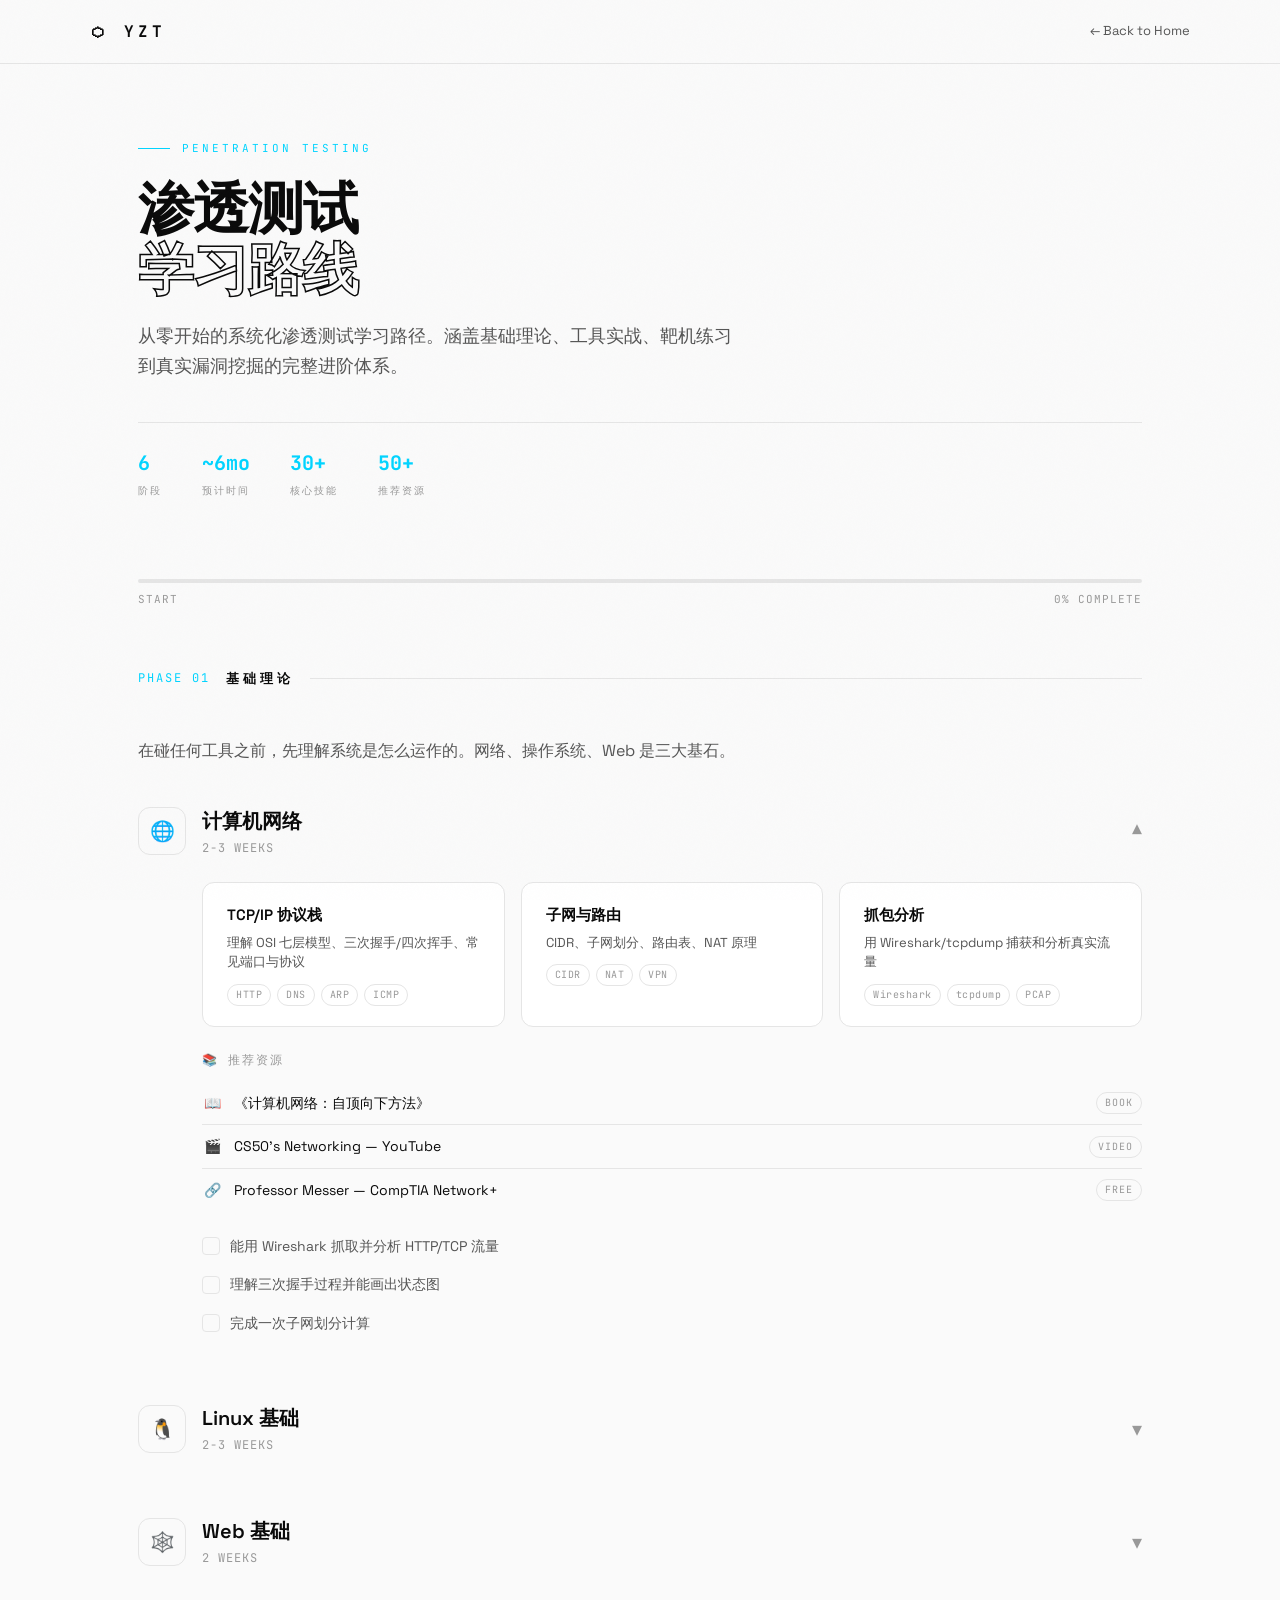
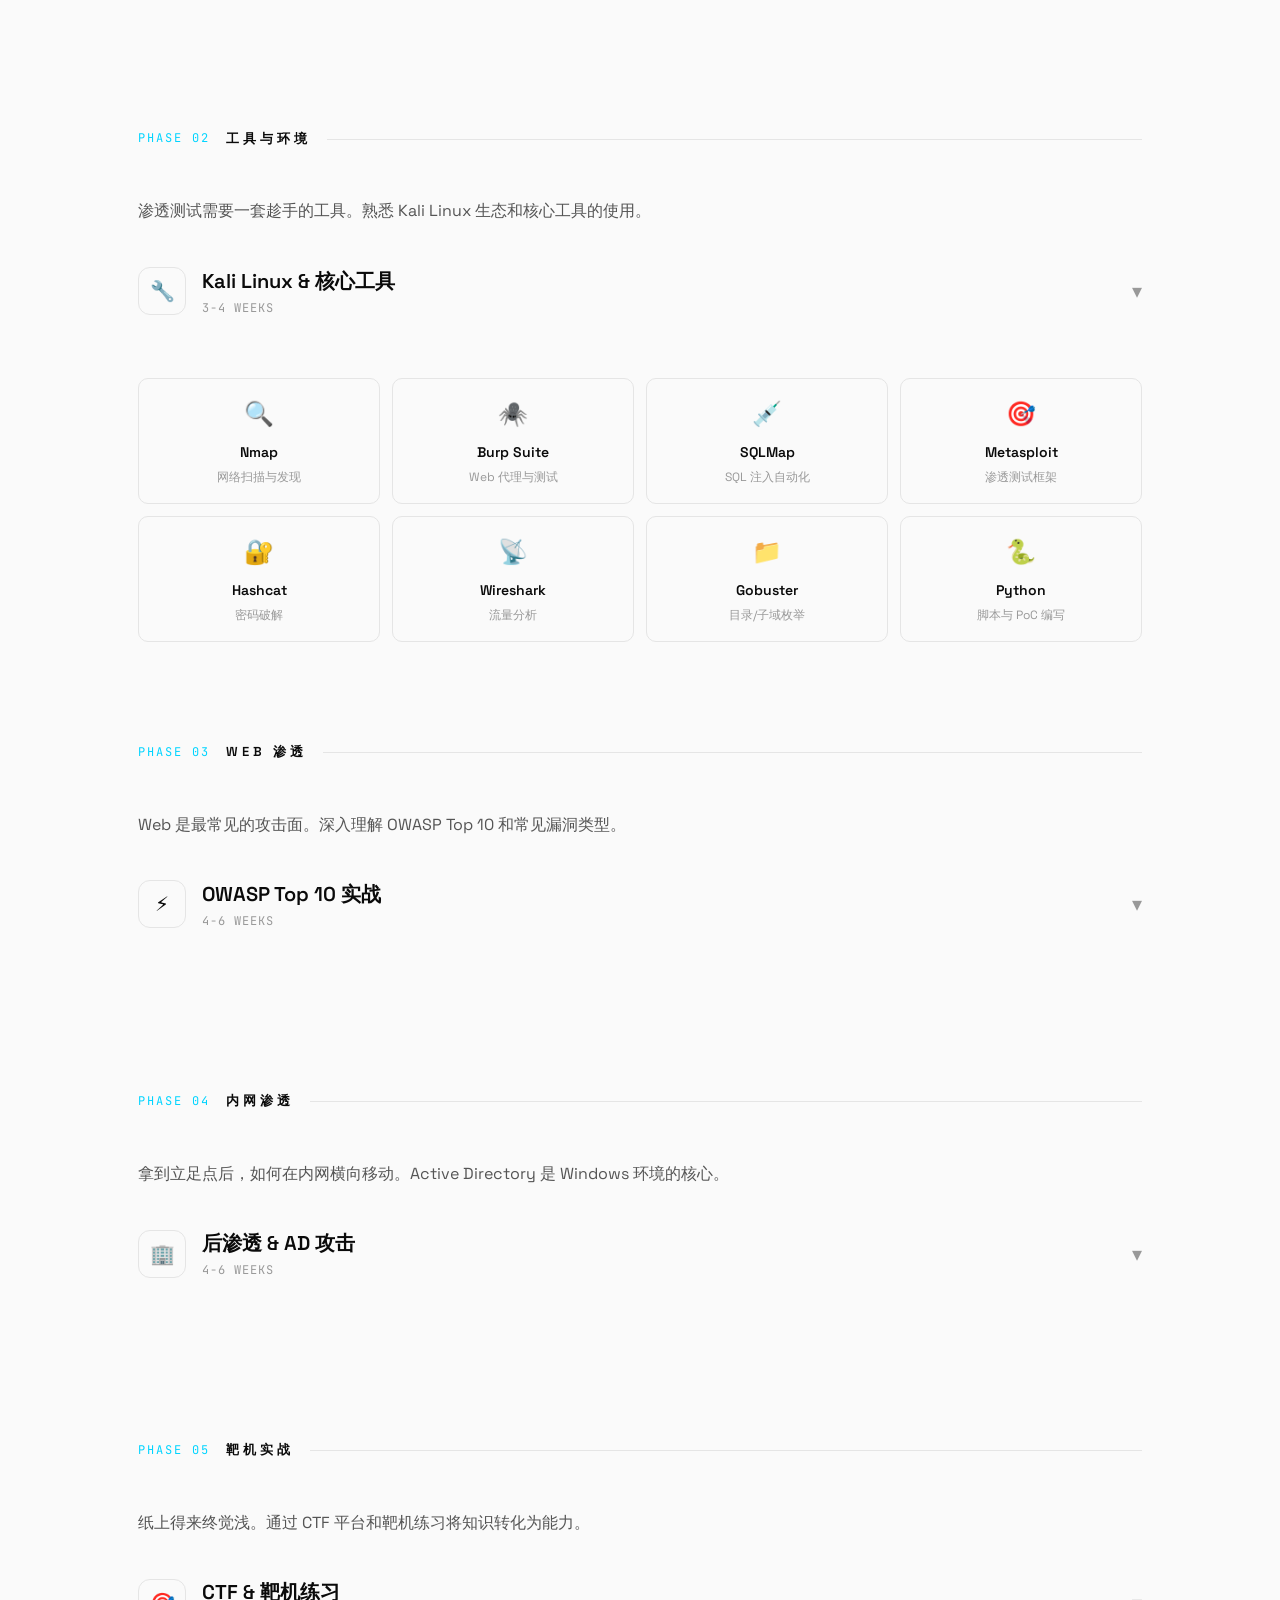
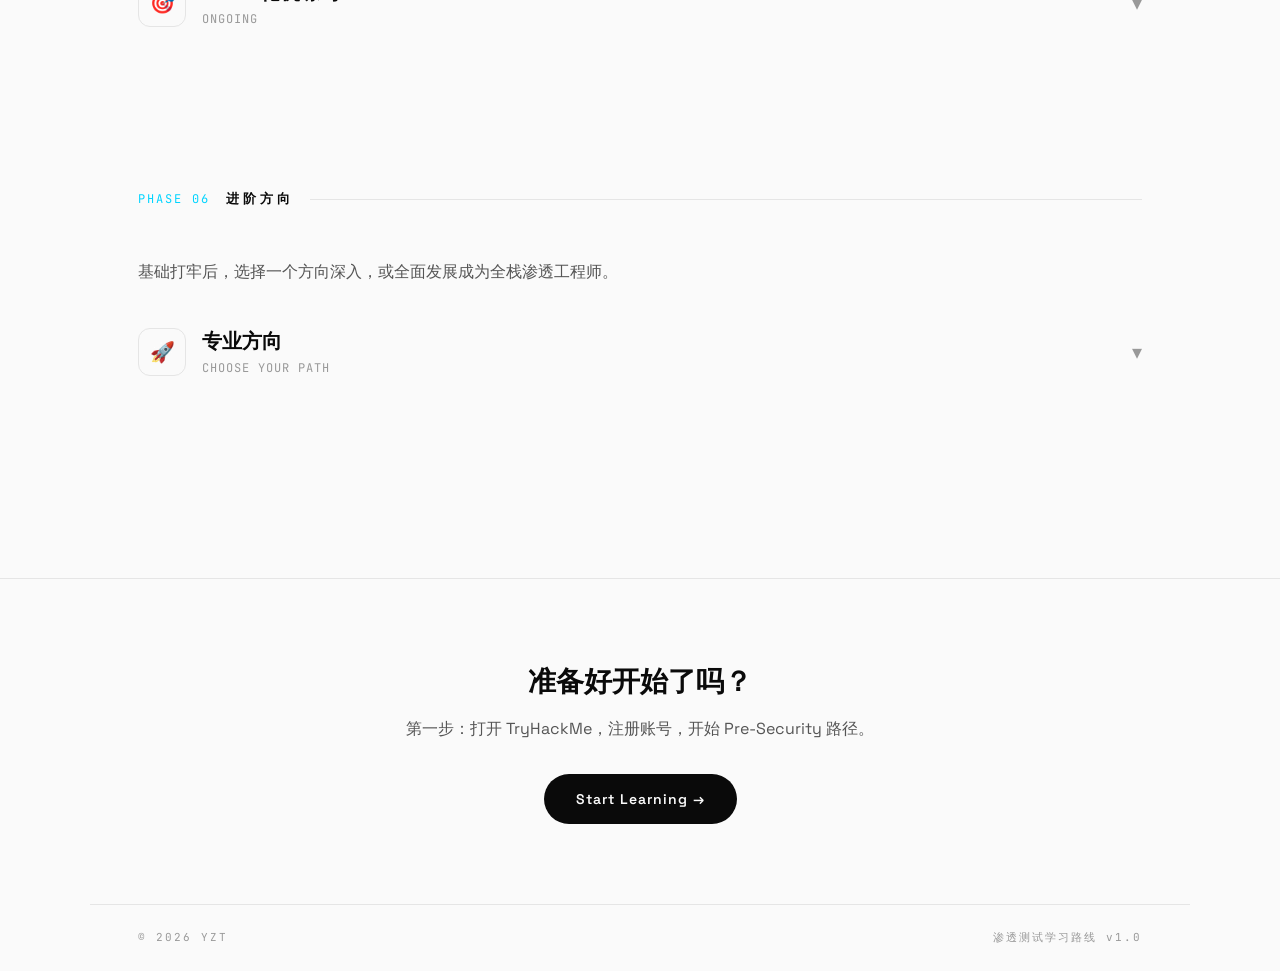
==== pentest-roadmap.html @ 1d7d1829 "v2: full interactive site + pentest roadmap Main site features: - Loading screen with glitch effect " ====
<!DOCTYPE html>
<html lang="zh-CN">
<head>
  <meta charset="UTF-8">
  <meta name="viewport" content="width=device-width, initial-scale=1.0">
  <title>渗透测试学习路线 | YZT</title>
  <link rel="icon" href="data:image/svg+xml,<svg xmlns='http://www.w3.org/2000/svg' viewBox='0 0 100 100'><text y='.9em' font-size='90'>⬡</text></svg>">
  <link href="https://fonts.googleapis.com/css2?family=Space+Grotesk:wght@300;400;500;600;700&family=JetBrains+Mono:ital,wght@0,300;0,400;0,500;1,300&display=swap" rel="stylesheet">
  <style>
    :root {
      --bg: #fafafa; --bg-alt: #f2f2f2; --bg-dark: #0a0a14;
      --text: #0a0a0a; --text-2: #555; --text-3: #999;
      --accent: #00d4ff; --accent2: #7b61ff; --accent3: #ff6b6b;
      --green: #00ff88; --border: #e5e5e5; --card: #fff;
      --mono: 'JetBrains Mono', monospace;
      --sans: 'Space Grotesk', system-ui, sans-serif;
      --ease: cubic-bezier(0.16, 1, 0.3, 1);
    }
    * { margin: 0; padding: 0; box-sizing: border-box; }
    html { scroll-behavior: smooth; }
    body {
      font-family: var(--sans); background: var(--bg); color: var(--text);
      -webkit-font-smoothing: antialiased; line-height: 1.6;
    }
    ::selection { background: var(--accent); color: #000; }

    /* Noise */
    body::after {
      content: ''; position: fixed; inset: 0; z-index: 99999; pointer-events: none;
      opacity: 0.02;
      background-image: url("data:image/svg+xml,%3Csvg viewBox='0 0 256 256' xmlns='http://www.w3.org/2000/svg'%3E%3Cfilter id='n'%3E%3CfeTurbulence type='fractalNoise' baseFrequency='0.85' numOctaves='4' stitchTiles='stitch'/%3E%3C/filter%3E%3Crect width='100%25' height='100%25' filter='url(%23n)'/%3E%3C/svg%3E");
      background-size: 128px;
    }

    /* Nav */
    .nav {
      position: fixed; top: 0; left: 0; right: 0; z-index: 10000;
      padding: 0 48px; height: 64px; display: flex; align-items: center;
      backdrop-filter: blur(20px); background: rgba(250,250,250,0.8);
      border-bottom: 1px solid var(--border);
    }
    .nav-inner { max-width: 1100px; margin: 0 auto; width: 100%; display: flex; align-items: center; justify-content: space-between; }
    .nav-logo { font-family: var(--mono); font-size: 16px; font-weight: 700; letter-spacing: 4px; color: var(--text); text-decoration: none; }
    .nav-back { font-size: 13px; color: var(--text-2); text-decoration: none; display: flex; align-items: center; gap: 6px; transition: color 0.2s; }
    .nav-back:hover { color: var(--accent); }

    /* Hero */
    .hero {
      padding: 140px 48px 80px; max-width: 1100px; margin: 0 auto;
    }
    .hero-label { display: flex; align-items: center; gap: 12px; margin-bottom: 20px; }
    .hero-label-line { width: 32px; height: 1px; background: var(--accent); }
    .hero-label-text { font-family: var(--mono); font-size: 11px; letter-spacing: 3px; color: var(--accent); text-transform: uppercase; }
    .hero h1 { font-size: clamp(36px, 5vw, 56px); font-weight: 700; letter-spacing: -1px; line-height: 1.1; margin-bottom: 20px; }
    .hero h1 .accent { color: transparent; -webkit-text-stroke: 1.5px var(--text); }
    .hero p { font-size: 18px; color: var(--text-2); max-width: 600px; line-height: 1.7; }
    .hero-stats { display: flex; gap: 40px; margin-top: 40px; padding-top: 24px; border-top: 1px solid var(--border); }
    .hero-stat { display: flex; flex-direction: column; gap: 4px; }
    .hero-stat-val { font-family: var(--mono); font-size: 20px; font-weight: 700; color: var(--accent); }
    .hero-stat-label { font-family: var(--mono); font-size: 10px; letter-spacing: 2px; color: var(--text-3); text-transform: uppercase; }

    /* Progress tracker */
    .progress-bar { max-width: 1100px; margin: 0 auto 60px; padding: 0 48px; }
    .progress-track { height: 4px; background: var(--border); border-radius: 4px; overflow: hidden; position: relative; }
    .progress-fill { height: 100%; width: 0%; background: linear-gradient(90deg, var(--accent), var(--accent2)); border-radius: 4px; transition: width 1.5s var(--ease); }
    .progress-label { display: flex; justify-content: space-between; margin-top: 8px; }
    .progress-label span { font-family: var(--mono); font-size: 11px; color: var(--text-3); letter-spacing: 1px; }

    /* Sections */
    .section { max-width: 1100px; margin: 0 auto; padding: 0 48px 100px; }
    .section-header { display: flex; align-items: center; gap: 16px; margin-bottom: 48px; }
    .section-num { font-family: var(--mono); font-size: 12px; color: var(--accent); letter-spacing: 2px; }
    .section-title { font-size: 13px; font-weight: 600; letter-spacing: 4px; text-transform: uppercase; }
    .section-line { flex: 1; height: 1px; background: var(--border); }
    .section-desc { font-size: 16px; color: var(--text-2); margin-bottom: 40px; max-width: 700px; line-height: 1.7; }

    /* Phase cards */
    .phase { margin-bottom: 60px; }
    .phase-header { display: flex; align-items: center; gap: 16px; margin-bottom: 24px; cursor: pointer; }
    .phase-icon { width: 48px; height: 48px; border-radius: 12px; display: flex; align-items: center; justify-content: center; font-size: 20px; border: 1px solid var(--border); transition: all 0.3s; }
    .phase-header:hover .phase-icon { border-color: var(--accent); background: rgba(0,212,255,0.05); }
    .phase-info { flex: 1; }
    .phase-name { font-size: 20px; font-weight: 600; margin-bottom: 2px; }
    .phase-time { font-family: var(--mono); font-size: 12px; color: var(--text-3); letter-spacing: 1px; }
    .phase-toggle { font-size: 20px; color: var(--text-3); transition: transform 0.3s; }
    .phase.open .phase-toggle { transform: rotate(180deg); }
    .phase-body { padding-left: 64px; display: none; }
    .phase.open .phase-body { display: block; }

    /* Topic cards */
    .topics { display: grid; grid-template-columns: repeat(auto-fill, minmax(280px, 1fr)); gap: 16px; margin-bottom: 24px; }
    .topic { padding: 20px 24px; border: 1px solid var(--border); border-radius: 12px; background: var(--card); transition: all 0.3s var(--ease); position: relative; overflow: hidden; }
    .topic::before { content: ''; position: absolute; top: 0; left: 0; width: 3px; height: 100%; background: var(--accent); transform: scaleY(0); transition: transform 0.3s; transform-origin: top; }
    .topic:hover { border-color: var(--accent); transform: translateY(-2px); box-shadow: 0 8px 24px rgba(0,212,255,0.06); }
    .topic:hover::before { transform: scaleY(1); }
    .topic-name { font-size: 15px; font-weight: 600; margin-bottom: 6px; }
    .topic-desc { font-size: 13px; color: var(--text-2); line-height: 1.5; margin-bottom: 12px; }
    .topic-tags { display: flex; flex-wrap: wrap; gap: 6px; }
    .topic-tag { font-family: var(--mono); font-size: 10px; letter-spacing: 0.5px; padding: 2px 8px; border: 1px solid var(--border); border-radius: 100px; color: var(--text-3); }
    .topic:hover .topic-tag { border-color: var(--accent); color: var(--accent); }

    /* Resource list */
    .resources { margin-top: 20px; }
    .resources-title { font-family: var(--mono); font-size: 12px; letter-spacing: 2px; color: var(--text-3); margin-bottom: 12px; text-transform: uppercase; }
    .resource { display: flex; align-items: center; gap: 12px; padding: 10px 0; border-bottom: 1px solid var(--border); transition: all 0.2s; }
    .resource:last-child { border-bottom: none; }
    .resource:hover { padding-left: 8px; }
    .resource-icon { font-size: 14px; color: var(--accent); width: 20px; text-align: center; }
    .resource-name { font-size: 14px; flex: 1; }
    .resource-type { font-family: var(--mono); font-size: 10px; letter-spacing: 1px; padding: 2px 8px; border: 1px solid var(--border); border-radius: 100px; color: var(--text-3); }

    /* Checklist */
    .checklist { margin-top: 16px; }
    .check-item { display: flex; align-items: center; gap: 10px; padding: 8px 0; cursor: pointer; user-select: none; }
    .check-box { width: 18px; height: 18px; border: 1.5px solid var(--border); border-radius: 4px; display: flex; align-items: center; justify-content: center; font-size: 11px; transition: all 0.2s; color: transparent; }
    .check-item.done .check-box { border-color: var(--green); background: rgba(0,255,136,0.1); color: var(--green); }
    .check-item.done .check-text { text-decoration: line-through; color: var(--text-3); }
    .check-text { font-size: 14px; color: var(--text-2); transition: all 0.2s; }

    /* Tools grid */
    .tools-grid { display: grid; grid-template-columns: repeat(auto-fill, minmax(200px, 1fr)); gap: 12px; }
    .tool-card { padding: 16px; border: 1px solid var(--border); border-radius: 10px; text-align: center; transition: all 0.3s; }
    .tool-card:hover { border-color: var(--accent); transform: translateY(-2px); }
    .tool-icon { font-size: 24px; margin-bottom: 8px; }
    .tool-name { font-size: 14px; font-weight: 600; margin-bottom: 4px; }
    .tool-desc { font-size: 12px; color: var(--text-3); }

    /* CTA */
    .cta { text-align: center; padding: 80px 48px; border-top: 1px solid var(--border); margin-top: 40px; }
    .cta h2 { font-size: 28px; font-weight: 600; margin-bottom: 12px; }
    .cta p { font-size: 16px; color: var(--text-2); margin-bottom: 32px; }
    .cta-btn { display: inline-flex; align-items: center; gap: 8px; padding: 14px 32px; background: var(--text); color: var(--bg); font-family: var(--sans); font-size: 14px; font-weight: 600; letter-spacing: 1px; border: none; border-radius: 100px; cursor: pointer; text-decoration: none; transition: all 0.3s; }
    .cta-btn:hover { transform: translateY(-2px); box-shadow: 0 12px 32px rgba(0,0,0,0.15); }

    /* Footer */
    .footer { padding: 24px 48px; border-top: 1px solid var(--border); display: flex; justify-content: space-between; max-width: 1100px; margin: 0 auto; }
    .footer span { font-family: var(--mono); font-size: 11px; letter-spacing: 2px; color: var(--text-3); }

    /* Reveal */
    .reveal { opacity: 0; transform: translateY(30px); transition: all 0.7s var(--ease); }
    .reveal.visible { opacity: 1; transform: translateY(0); }

    @media (max-width: 768px) {
      .nav { padding: 0 20px; }
      .hero { padding: 120px 20px 60px; }
      .hero-stats { flex-wrap: wrap; gap: 20px; }
      .section { padding: 0 20px 60px; }
      .phase-body { padding-left: 0; }
      .progress-bar { padding: 0 20px; }
      .topics { grid-template-columns: 1fr; }
      .tools-grid { grid-template-columns: repeat(2, 1fr); }
      .cta { padding: 60px 20px; }
      .footer { padding: 20px; flex-direction: column; gap: 8px; }
    }
  </style>
</head>
<body>

  <!-- Nav -->
  <nav class="nav">
    <div class="nav-inner">
      <a href="index.html" class="nav-logo">⬡ YZT</a>
      <a href="index.html" class="nav-back">← Back to Home</a>
    </div>
  </nav>

  <!-- Hero -->
  <div class="hero">
    <div class="hero-label">
      <span class="hero-label-line"></span>
      <span class="hero-label-text">Penetration Testing</span>
    </div>
    <h1>渗透测试<br><span class="accent">学习路线</span></h1>
    <p>从零开始的系统化渗透测试学习路径。涵盖基础理论、工具实战、靶机练习到真实漏洞挖掘的完整进阶体系。</p>
    <div class="hero-stats">
      <div class="hero-stat">
        <span class="hero-stat-val">6</span>
        <span class="hero-stat-label">阶段</span>
      </div>
      <div class="hero-stat">
        <span class="hero-stat-val">~6mo</span>
        <span class="hero-stat-label">预计时间</span>
      </div>
      <div class="hero-stat">
        <span class="hero-stat-val">30+</span>
        <span class="hero-stat-label">核心技能</span>
      </div>
      <div class="hero-stat">
        <span class="hero-stat-val">50+</span>
        <span class="hero-stat-label">推荐资源</span>
      </div>
    </div>
  </div>

  <!-- Progress -->
  <div class="progress-bar">
    <div class="progress-track">
      <div class="progress-fill" id="progressFill"></div>
    </div>
    <div class="progress-label">
      <span>START</span>
      <span id="progressPct">0% COMPLETE</span>
    </div>
  </div>

  <!-- Phase 1: 基础 -->
  <div class="section">
    <div class="section-header">
      <span class="section-num">PHASE 01</span>
      <span class="section-title">基础理论</span>
      <span class="section-line"></span>
    </div>
    <p class="section-desc">在碰任何工具之前，先理解系统是怎么运作的。网络、操作系统、Web 是三大基石。</p>

    <div class="phase open" data-phase="1">
      <div class="phase-header" onclick="togglePhase(this)">
        <div class="phase-icon">🌐</div>
        <div class="phase-info">
          <div class="phase-name">计算机网络</div>
          <div class="phase-time">2-3 WEEKS</div>
        </div>
        <div class="phase-toggle">▾</div>
      </div>
      <div class="phase-body">
        <div class="topics">
          <div class="topic">
            <div class="topic-name">TCP/IP 协议栈</div>
            <div class="topic-desc">理解 OSI 七层模型、三次握手/四次挥手、常见端口与协议</div>
            <div class="topic-tags"><span class="topic-tag">HTTP</span><span class="topic-tag">DNS</span><span class="topic-tag">ARP</span><span class="topic-tag">ICMP</span></div>
          </div>
          <div class="topic">
            <div class="topic-name">子网与路由</div>
            <div class="topic-desc">CIDR、子网划分、路由表、NAT 原理</div>
            <div class="topic-tags"><span class="topic-tag">CIDR</span><span class="topic-tag">NAT</span><span class="topic-tag">VPN</span></div>
          </div>
          <div class="topic">
            <div class="topic-name">抓包分析</div>
            <div class="topic-desc">用 Wireshark/tcpdump 捕获和分析真实流量</div>
            <div class="topic-tags"><span class="topic-tag">Wireshark</span><span class="topic-tag">tcpdump</span><span class="topic-tag">PCAP</span></div>
          </div>
        </div>
        <div class="resources">
          <div class="resources-title">📚 推荐资源</div>
          <div class="resource"><span class="resource-icon">📖</span><span class="resource-name">《计算机网络：自顶向下方法》</span><span class="resource-type">BOOK</span></div>
          <div class="resource"><span class="resource-icon">🎬</span><span class="resource-name">CS50's Networking — YouTube</span><span class="resource-type">VIDEO</span></div>
          <div class="resource"><span class="resource-icon">🔗</span><span class="resource-name">Professor Messer — CompTIA Network+</span><span class="resource-type">FREE</span></div>
        </div>
        <div class="checklist">
          <div class="check-item" onclick="toggleCheck(this)"><div class="check-box">✓</div><div class="check-text">能用 Wireshark 抓取并分析 HTTP/TCP 流量</div></div>
          <div class="check-item" onclick="toggleCheck(this)"><div class="check-box">✓</div><div class="check-text">理解三次握手过程并能画出状态图</div></div>
          <div class="check-item" onclick="toggleCheck(this)"><div class="check-box">✓</div><div class="check-text">完成一次子网划分计算</div></div>
        </div>
      </div>
    </div>

    <div class="phase" data-phase="1">
      <div class="phase-header" onclick="togglePhase(this)">
        <div class="phase-icon">🐧</div>
        <div class="phase-info">
          <div class="phase-name">Linux 基础</div>
          <div class="phase-time">2-3 WEEKS</div>
        </div>
        <div class="phase-toggle">▾</div>
      </div>
      <div class="phase-body">
        <div class="topics">
          <div class="topic">
            <div class="topic-name">命令行精通</div>
            <div class="topic-desc">文件操作、权限管理、进程管理、管道与重定向</div>
            <div class="topic-tags"><span class="topic-tag">bash</span><span class="topic-tag">grep</span><span class="topic-tag">awk</span><span class="topic-tag">sed</span></div>
          </div>
          <div class="topic">
            <div class="topic-name">系统管理</div>
            <div class="topic-desc">用户管理、服务管理、日志分析、定时任务</div>
            <div class="topic-tags"><span class="topic-tag">systemd</span><span class="topic-tag">cron</span><span class="topic-tag">journalctl</span></div>
          </div>
          <div class="topic">
            <div class="topic-name">Shell 脚本</div>
            <div class="topic-desc">编写自动化脚本、条件判断、循环、正则表达式</div>
            <div class="topic-tags"><span class="topic-tag">bash</span><span class="topic-tag">regex</span><span class="topic-tag">awk</span></div>
          </div>
        </div>
        <div class="resources">
          <div class="resources-title">📚 推荐资源</div>
          <div class="resource"><span class="resource-icon">📖</span><span class="resource-name">《鸟哥的 Linux 私房菜》</span><span class="resource-type">BOOK</span></div>
          <div class="resource"><span class="resource-icon">🎮</span><span class="resource-name">OverTheWire: Bandit (wargame)</span><span class="resource-type">FREE</span></div>
          <div class="resource"><span class="resource-icon">🔗</span><span class="resource-name">Linux Journey — linuxjourney.com</span><span class="resource-type">FREE</span></div>
        </div>
        <div class="checklist">
          <div class="check-item" onclick="toggleCheck(this)"><div class="check-box">✓</div><div class="check-text">完成 OverTheWire Bandit 前 20 关</div></div>
          <div class="check-item" onclick="toggleCheck(this)"><div class="check-box">✓</div><div class="check-text">能写一个自动化备份 Shell 脚本</div></div>
          <div class="check-item" onclick="toggleCheck(this)"><div class="check-box">✓</div><div class="check-text">理解 Linux 文件权限 (rwx / SUID / SGID)</div></div>
        </div>
      </div>
    </div>

    <div class="phase" data-phase="1">
      <div class="phase-header" onclick="togglePhase(this)">
        <div class="phase-icon">🕸️</div>
        <div class="phase-info">
          <div class="phase-name">Web 基础</div>
          <div class="phase-time">2 WEEKS</div>
        </div>
        <div class="phase-toggle">▾</div>
      </div>
      <div class="phase-body">
        <div class="topics">
          <div class="topic">
            <div class="topic-name">HTTP 协议深入</div>
            <div class="topic-desc">请求方法、状态码、Header、Cookie/Session、HTTPS/TLS</div>
            <div class="topic-tags"><span class="topic-tag">HTTP</span><span class="topic-tag">Cookie</span><span class="topic-tag">TLS</span></div>
          </div>
          <div class="topic">
            <div class="topic-name">前端三件套</div>
            <div class="topic-desc">HTML / CSS / JavaScript 基础，理解 DOM 和浏览器工作原理</div>
            <div class="topic-tags"><span class="topic-tag">HTML</span><span class="topic-tag">JS</span><span class="topic-tag">DOM</span></div>
          </div>
          <div class="topic">
            <div class="topic-name">后端基础</div>
            <div class="topic-desc">了解常见后端框架、数据库（SQL）、API 设计</div>
            <div class="topic-tags"><span class="topic-tag">SQL</span><span class="topic-tag">REST</span><span class="topic-tag">PHP</span></div>
          </div>
        </div>
        <div class="resources">
          <div class="resources-title">📚 推荐资源</div>
          <div class="resource"><span class="resource-icon">🔗</span><span class="resource-name">PortSwigger Web Security Academy</span><span class="resource-type">FREE</span></div>
          <div class="resource"><span class="resource-icon">📖</span><span class="resource-name">《Web 前端安全》</span><span class="resource-type">BOOK</span></div>
        </div>
        <div class="checklist">
          <div class="check-item" onclick="toggleCheck(this)"><div class="check-box">✓</div><div class="check-text">用 curl 发送带自定义 Header 的请求</div></div>
          <div class="check-item" onclick="toggleCheck(this)"><div class="check-box">✓</div><div class="check-text">理解 Cookie 和 Session 的区别</div></div>
          <div class="check-item" onclick="toggleCheck(this)"><div class="check-box">✓</div><div class="check-text">能写基本的 SQL 查询</div></div>
        </div>
      </div>
    </div>
  </div>

  <!-- Phase 2: 工具 -->
  <div class="section">
    <div class="section-header">
      <span class="section-num">PHASE 02</span>
      <span class="section-title">工具与环境</span>
      <span class="section-line"></span>
    </div>
    <p class="section-desc">渗透测试需要一套趁手的工具。熟悉 Kali Linux 生态和核心工具的使用。</p>

    <div class="phase" data-phase="2">
      <div class="phase-header" onclick="togglePhase(this)">
        <div class="phase-icon">🔧</div>
        <div class="phase-info">
          <div class="phase-name">Kali Linux & 核心工具</div>
          <div class="phase-time">3-4 WEEKS</div>
        </div>
        <div class="phase-toggle">▾</div>
      </div>
      <div class="phase-body">
        <div class="topics">
          <div class="topic">
            <div class="topic-name">信息收集</div>
            <div class="topic-desc">Nmap 扫描、子域名枚举、指纹识别、OSINT</div>
            <div class="topic-tags"><span class="topic-tag">Nmap</span><span class="topic-tag">whois</span><span class="topic-tag">dig</span><span class="topic-tag">Shodan</span></div>
          </div>
          <div class="topic">
            <div class="topic-name">漏洞扫描</div>
            <div class="topic-desc">Nikto、Gobuster 目录爆破、WPScan、SQLMap</div>
            <div class="topic-tags"><span class="topic-tag">Nikto</span><span class="topic-tag">Gobuster</span><span class="topic-tag">SQLMap</span></div>
          </div>
          <div class="topic">
            <div class="topic-name">代理与抓包</div>
            <div class="topic-desc">Burp Suite 配置与使用、HTTP 代理拦截</div>
            <div class="topic-tags"><span class="topic-tag">Burp Suite</span><span class="topic-tag">mitmproxy</span></div>
          </div>
          <div class="topic">
            <div class="topic-name">Metasploit 框架</div>
            <div class="topic-desc">模块结构、payload 生成、exploit 执行、后渗透</div>
            <div class="topic-tags"><span class="topic-tag">msfconsole</span><span class="topic-tag">msfvenom</span><span class="topic-tag">Meterpreter</span></div>
          </div>
        </div>
        <div class="resources">
          <div class="resources-title">📚 推荐资源</div>
          <div class="resource"><span class="resource-icon">📖</span><span class="resource-name">《Metasploit 渗透测试指南》</span><span class="resource-type">BOOK</span></div>
          <div class="resource"><span class="resource-icon">🔗</span><span class="resource-name">Kali Linux 官方文档</span><span class="resource-type">DOC</span></div>
          <div class="resource"><span class="resource-icon">🎮</span><span class="resource-name">TryHackMe — Kali 模块</span><span class="resource-type">LAB</span></div>
        </div>
      </div>
    </div>

    <!-- Tools showcase -->
    <div class="tools-grid" style="margin-top: 24px;">
      <div class="tool-card"><div class="tool-icon">🔍</div><div class="tool-name">Nmap</div><div class="tool-desc">网络扫描与发现</div></div>
      <div class="tool-card"><div class="tool-icon">🕷️</div><div class="tool-name">Burp Suite</div><div class="tool-desc">Web 代理与测试</div></div>
      <div class="tool-card"><div class="tool-icon">💉</div><div class="tool-name">SQLMap</div><div class="tool-desc">SQL 注入自动化</div></div>
      <div class="tool-card"><div class="tool-icon">🎯</div><div class="tool-name">Metasploit</div><div class="tool-desc">渗透测试框架</div></div>
      <div class="tool-card"><div class="tool-icon">🔐</div><div class="tool-name">Hashcat</div><div class="tool-desc">密码破解</div></div>
      <div class="tool-card"><div class="tool-icon">📡</div><div class="tool-name">Wireshark</div><div class="tool-desc">流量分析</div></div>
      <div class="tool-card"><div class="tool-icon">📁</div><div class="tool-name">Gobuster</div><div class="tool-desc">目录/子域枚举</div></div>
      <div class="tool-card"><div class="tool-icon">🐍</div><div class="tool-name">Python</div><div class="tool-desc">脚本与 PoC 编写</div></div>
    </div>
  </div>

  <!-- Phase 3: Web 渗透 -->
  <div class="section">
    <div class="section-header">
      <span class="section-num">PHASE 03</span>
      <span class="section-title">Web 渗透</span>
      <span class="section-line"></span>
    </div>
    <p class="section-desc">Web 是最常见的攻击面。深入理解 OWASP Top 10 和常见漏洞类型。</p>

    <div class="phase" data-phase="3">
      <div class="phase-header" onclick="togglePhase(this)">
        <div class="phase-icon">⚡</div>
        <div class="phase-info">
          <div class="phase-name">OWASP Top 10 实战</div>
          <div class="phase-time">4-6 WEEKS</div>
        </div>
        <div class="phase-toggle">▾</div>
      </div>
      <div class="phase-body">
        <div class="topics">
          <div class="topic">
            <div class="topic-name">SQL 注入</div>
            <div class="topic-desc">联合查询、盲注、时间盲注、二次注入、WAF 绕过</div>
            <div class="topic-tags"><span class="topic-tag">SQLi</span><span class="topic-tag">Blind</span><span class="topic-tag">WAF Bypass</span></div>
          </div>
          <div class="topic">
            <div class="topic-name">XSS 跨站脚本</div>
            <div class="topic-desc">反射型、存储型、DOM 型 XSS、CSP 绕过</div>
            <div class="topic-tags"><span class="topic-tag">Reflected</span><span class="topic-tag">Stored</span><span class="topic-tag">DOM</span></div>
          </div>
          <div class="topic">
            <div class="topic-name">CSRF & SSRF</div>
            <div class="topic-desc">跨站请求伪造、服务端请求伪造、内网探测</div>
            <div class="topic-tags"><span class="topic-tag">CSRF</span><span class="topic-tag">SSRF</span><span class="topic-tag">内网</span></div>
          </div>
          <div class="topic">
            <div class="topic-name">文件上传 & RCE</div>
            <div class="topic-desc">文件上传绕过、命令注入、远程代码执行</div>
            <div class="topic-tags"><span class="topic-tag">Upload</span><span class="topic-tag">RCE</span><span class="topic-tag">LFI</span></div>
          </div>
          <div class="topic">
            <div class="topic-name">认证与授权</div>
            <div class="topic-desc">JWT 攻击、Session 劫持、权限提升、IDOR</div>
            <div class="topic-tags"><span class="topic-tag">JWT</span><span class="topic-tag">IDOR</span><span class="topic-tag">Auth Bypass</span></div>
          </div>
          <div class="topic">
            <div class="topic-name">序列化 & XXE</div>
            <div class="topic-desc">反序列化漏洞、XML 外部实体注入</div>
            <div class="topic-tags"><span class="topic-tag">Deserialization</span><span class="topic-tag">XXE</span></div>
          </div>
        </div>
        <div class="resources">
          <div class="resources-title">📚 推荐资源</div>
          <div class="resource"><span class="resource-icon">🎮</span><span class="resource-name">PortSwigger Web Security Academy (每个 Lab)</span><span class="resource-type">FREE</span></div>
          <div class="resource"><span class="resource-icon">🎮</span><span class="resource-name">DVWA (Damn Vulnerable Web App)</span><span class="resource-type">LAB</span></div>
          <div class="resource"><span class="resource-icon">🎮</span><span class="resource-name">OWASP Juice Shop</span><span class="resource-type">LAB</span></div>
          <div class="resource"><span class="resource-icon">📖</span><span class="resource-name">《白帽子讲 Web 安全》</span><span class="resource-type">BOOK</span></div>
        </div>
        <div class="checklist">
          <div class="check-item" onclick="toggleCheck(this)"><div class="check-box">✓</div><div class="check-text">完成 DVWA 所有难度的 SQL 注入</div></div>
          <div class="check-item" onclick="toggleCheck(this)"><div class="check-box">✓</div><div class="check-text">用 Burp Suite 拦截并修改请求</div></div>
          <div class="check-item" onclick="toggleCheck(this)"><div class="check-box">✓</div><div class="check-text">完成 OWASP Juice Shop 10+ 挑战</div></div>
          <div class="check-item" onclick="toggleCheck(this)"><div class="check-box">✓</div><div class="check-text">写一个 XSS Payload 绕过简单过滤</div></div>
        </div>
      </div>
    </div>
  </div>

  <!-- Phase 4: 内网 -->
  <div class="section">
    <div class="section-header">
      <span class="section-num">PHASE 04</span>
      <span class="section-title">内网渗透</span>
      <span class="section-line"></span>
    </div>
    <p class="section-desc">拿到立足点后，如何在内网横向移动。Active Directory 是 Windows 环境的核心。</p>

    <div class="phase" data-phase="4">
      <div class="phase-header" onclick="togglePhase(this)">
        <div class="phase-icon">🏢</div>
        <div class="phase-info">
          <div class="phase-name">后渗透 & AD 攻击</div>
          <div class="phase-time">4-6 WEEKS</div>
        </div>
        <div class="phase-toggle">▾</div>
      </div>
      <div class="phase-body">
        <div class="topics">
          <div class="topic">
            <div class="topic-name">权限提升</div>
            <div class="topic-desc">Linux SUID/sudo 提权、Windows Token/服务提权</div>
            <div class="topic-tags"><span class="topic-tag">SUID</span><span class="topic-tag">sudo</span><span class="topic-tag">Potato</span></div>
          </div>
          <div class="topic">
            <div class="topic-name">横向移动</div>
            <div class="topic-desc">Pass-the-Hash、Kerberoasting、PsExec、WMI</div>
            <div class="topic-tags"><span class="topic-tag">PtH</span><span class="topic-tag">Kerberos</span><span class="topic-tag">PsExec</span></div>
          </div>
          <div class="topic">
            <div class="topic-name">Active Directory</div>
            <div class="topic-desc">域渗透、DCSync、Golden Ticket、BloodHound 分析</div>
            <div class="topic-tags"><span class="topic-tag">AD</span><span class="topic-tag">BloodHound</span><span class="topic-tag">Mimikatz</span></div>
          </div>
          <div class="topic">
            <div class="topic-name">隧道与代理</div>
            <div class="topic-desc">SSH 隧道、FRP、Chisel、端口转发</div>
            <div class="topic-tags"><span class="topic-tag">SSH</span><span class="topic-tag">FRP</span><span class="topic-tag">Chisel</span></div>
          </div>
        </div>
        <div class="resources">
          <div class="resources-title">📚 推荐资源</div>
          <div class="resource"><span class="resource-icon">🎮</span><span class="resource-name">HackTheBox — Active Directory Track</span><span class="resource-type">LAB</span></div>
          <div class="resource"><span class="resource-icon">📖</span><span class="resource-name">《内网安全攻防》</span><span class="resource-type">BOOK</span></div>
          <div class="resource"><span class="resource-icon">🔗</span><span class="resource-name">ired.team — Red Team Notes</span><span class="resource-type">FREE</span></div>
        </div>
      </div>
    </div>
  </div>

  <!-- Phase 5: 实战 -->
  <div class="section">
    <div class="section-header">
      <span class="section-num">PHASE 05</span>
      <span class="section-title">靶机实战</span>
      <span class="section-line"></span>
    </div>
    <p class="section-desc">纸上得来终觉浅。通过 CTF 平台和靶机练习将知识转化为能力。</p>

    <div class="phase" data-phase="5">
      <div class="phase-header" onclick="togglePhase(this)">
        <div class="phase-icon">🎯</div>
        <div class="phase-info">
          <div class="phase-name">CTF & 靶机练习</div>
          <div class="phase-time">ONGOING</div>
        </div>
        <div class="phase-toggle">▾</div>
      </div>
      <div class="phase-body">
        <div class="topics">
          <div class="topic">
            <div class="topic-name">TryHackMe</div>
            <div class="topic-desc">最适合新手的平台，引导式学习路径，完成 Pre-Security → Jr Penetration Tester</div>
            <div class="topic-tags"><span class="topic-tag">Beginner</span><span class="topic-tag">Guided</span><span class="topic-tag">Free</span></div>
          </div>
          <div class="topic">
            <div class="topic-name">HackTheBox</div>
            <div class="topic-desc">经典靶机平台，从 Easy 难度开始，配合 Writeup 学习</div>
            <div class="topic-tags"><span class="topic-tag">Intermediate</span><span class="topic-tag">Machines</span><span class="topic-tag">Challenges</span></div>
          </div>
          <div class="topic">
            <div class="topic-name">VulnHub</div>
            <div class="topic-desc">离线靶机下载，适合在本地 VMware 中练习</div>
            <div class="topic-tags"><span class="topic-tag">Offline</span><span class="topic-tag">VM</span><span class="topic-tag">Free</span></div>
          </div>
          <div class="topic">
            <div class="topic-name">PicoCTF / CTFtime</div>
            <div class="topic-desc">CTF 竞赛入门，各类题型 (Web/Pwn/Crypto/Misc)</div>
            <div class="topic-tags"><span class="topic-tag">CTF</span><span class="topic-tag">Competition</span><span class="topic-tag">Free</span></div>
          </div>
        </div>
        <div class="resources">
          <div class="resources-title">🎯 推荐练习顺序</div>
          <div class="resource"><span class="resource-icon">①</span><span class="resource-name">TryHackMe — Simple CTF, Basic Pentesting</span><span class="resource-type">EASY</span></div>
          <div class="resource"><span class="resource-icon">②</span><span class="resource-name">VulnHub — DC-1, Kioptrix, Mr. Robot</span><span class="resource-type">EASY</span></div>
          <div class="resource"><span class="resource-icon">③</span><span class="resource-name">HackTheBox — Blue, Lame, Jerry</span><span class="resource-type">EASY</span></div>
          <div class="resource"><span class="resource-icon">④</span><span class="resource-name">TryHackMe — Blue (永恒之蓝), Kenobi</span><span class="resource-type">MEDIUM</span></div>
          <div class="resource"><span class="resource-icon">⑤</span><span class="resource-name">HackTheBox — Active Directory Labs</span><span class="resource-type">HARD</span></div>
        </div>
        <div class="checklist">
          <div class="check-item" onclick="toggleCheck(this)"><div class="check-box">✓</div><div class="check-text">完成 TryHackMe Pre-Security 路径</div></div>
          <div class="check-item" onclick="toggleCheck(this)"><div class="check-box">✓</div><div class="check-text">独立拿下 5 台 Easy 靶机</div></div>
          <div class="check-item" onclick="toggleCheck(this)"><div class="check-box">✓</div><div class="check-text">写出完整的渗透报告 (Writeup)</div></div>
          <div class="check-item" onclick="toggleCheck(this)"><div class="check-box">✓</div><div class="check-text">参加一次 CTF 竞赛</div></div>
        </div>
      </div>
    </div>
  </div>

  <!-- Phase 6: 进阶 -->
  <div class="section">
    <div class="section-header">
      <span class="section-num">PHASE 06</span>
      <span class="section-title">进阶方向</span>
      <span class="section-line"></span>
    </div>
    <p class="section-desc">基础打牢后，选择一个方向深入，或全面发展成为全栈渗透工程师。</p>

    <div class="phase" data-phase="6">
      <div class="phase-header" onclick="togglePhase(this)">
        <div class="phase-icon">🚀</div>
        <div class="phase-info">
          <div class="phase-name">专业方向</div>
          <div class="phase-time">CHOOSE YOUR PATH</div>
        </div>
        <div class="phase-toggle">▾</div>
      </div>
      <div class="phase-body">
        <div class="topics">
          <div class="topic">
            <div class="topic-name">🔐 二进制安全</div>
            <div class="topic-desc">缓冲区溢出、ROP 链、格式化字符串、堆利用</div>
            <div class="topic-tags"><span class="topic-tag">Pwn</span><span class="topic-tag">GDB</span><span class="topic-tag">pwntools</span><span class="topic-tag">IDA</span></div>
          </div>
          <div class="topic">
            <div class="topic-name">🔍 逆向工程</div>
            <div class="topic-desc">恶意软件分析、固件逆向、混淆与反混淆</div>
            <div class="topic-tags"><span class="topic-tag">IDA Pro</span><span class="topic-tag">Ghidra</span><span class="topic-tag">x64dbg</span></div>
          </div>
          <div class="topic">
            <div class="topic-name">🤖 AI 安全</div>
            <div class="topic-desc">对抗样本、模型攻击、LLM Prompt Injection、AI Red Team</div>
            <div class="topic-tags"><span class="topic-tag">Adversarial ML</span><span class="topic-tag">Jailbreak</span><span class="topic-tag">Red Team</span></div>
          </div>
          <div class="topic">
            <div class="topic-name">📱 移动安全</div>
            <div class="topic-desc">Android/iOS 逆向、APK 分析、Hook 技术</div>
            <div class="topic-tags"><span class="topic-tag">Frida</span><span class="topic-tag">Jadx</span><span class="topic-tag">Objection</span></div>
          </div>
          <div class="topic">
            <div class="topic-name">☁️ 云安全</div>
            <div class="topic-desc">AWS/Azure/GCP 安全配置、容器逃逸、K8s 安全</div>
            <div class="topic-tags"><span class="topic-tag">AWS</span><span class="topic-tag">Docker</span><span class="topic-tag">K8s</span></div>
          </div>
          <div class="topic">
            <div class="topic-name">📋 认证考试</div>
            <div class="topic-desc">OSCP、CEH、CompTIA PenTest+、eJPT</div>
            <div class="topic-tags"><span class="topic-tag">OSCP</span><span class="topic-tag">eJPT</span><span class="topic-tag">CEH</span></div>
          </div>
        </div>
        <div class="resources">
          <div class="resources-title">📜 认证路径建议</div>
          <div class="resource"><span class="resource-icon">→</span><span class="resource-name">eJPT (入门) → OSCP (进阶) → OSEP/OSED (高级)</span><span class="resource-type">PATH</span></div>
        </div>
      </div>
    </div>
  </div>

  <!-- CTA -->
  <div class="cta">
    <h2>准备好开始了吗？</h2>
    <p>第一步：打开 TryHackMe，注册账号，开始 Pre-Security 路径。</p>
    <a href="https://tryhackme.com" target="_blank" class="cta-btn">Start Learning →</a>
  </div>

  <!-- Footer -->
  <div class="footer">
    <span>© 2026 YZT</span>
    <span>渗透测试学习路线 v1.0</span>
  </div>

  <script>
    // Phase toggle
    function togglePhase(header) {
      header.closest('.phase').classList.toggle('open');
    }

    // Checklist
    function toggleCheck(item) {
      item.classList.toggle('done');
      updateProgress();
    }

    // Progress
    function updateProgress() {
      const total = document.querySelectorAll('.check-item').length;
      const done = document.querySelectorAll('.check-item.done').length;
      const pct = total > 0 ? Math.round((done / total) * 100) : 0;
      document.getElementById('progressFill').style.width = pct + '%';
      document.getElementById('progressPct').textContent = pct + '% COMPLETE';
      // Save to localStorage
      const states = [];
      document.querySelectorAll('.check-item').forEach((item, i) => {
        states.push(item.classList.contains('done'));
      });
      localStorage.setItem('pentest-progress', JSON.stringify(states));
    }

    // Load progress
    function loadProgress() {
      try {
        const states = JSON.parse(localStorage.getItem('pentest-progress'));
        if (states) {
          document.querySelectorAll('.check-item').forEach((item, i) => {
            if (states[i]) item.classList.add('done');
          });
        }
      } catch(e) {}
      updateProgress();
    }
    loadProgress();

    // Scroll reveal
    const reveals = document.querySelectorAll('.phase, .topic, .tool-card, .section-header, .section-desc, .hero');
    reveals.forEach(el => el.classList.add('reveal'));

    const observer = new IntersectionObserver(entries => {
      entries.forEach(entry => {
        if (entry.isIntersecting) entry.target.classList.add('visible');
      });
    }, { threshold: 0.05, rootMargin: '0px 0px -30px 0px' });

    reveals.forEach(el => observer.observe(el));
  </script>
</body>
</html>
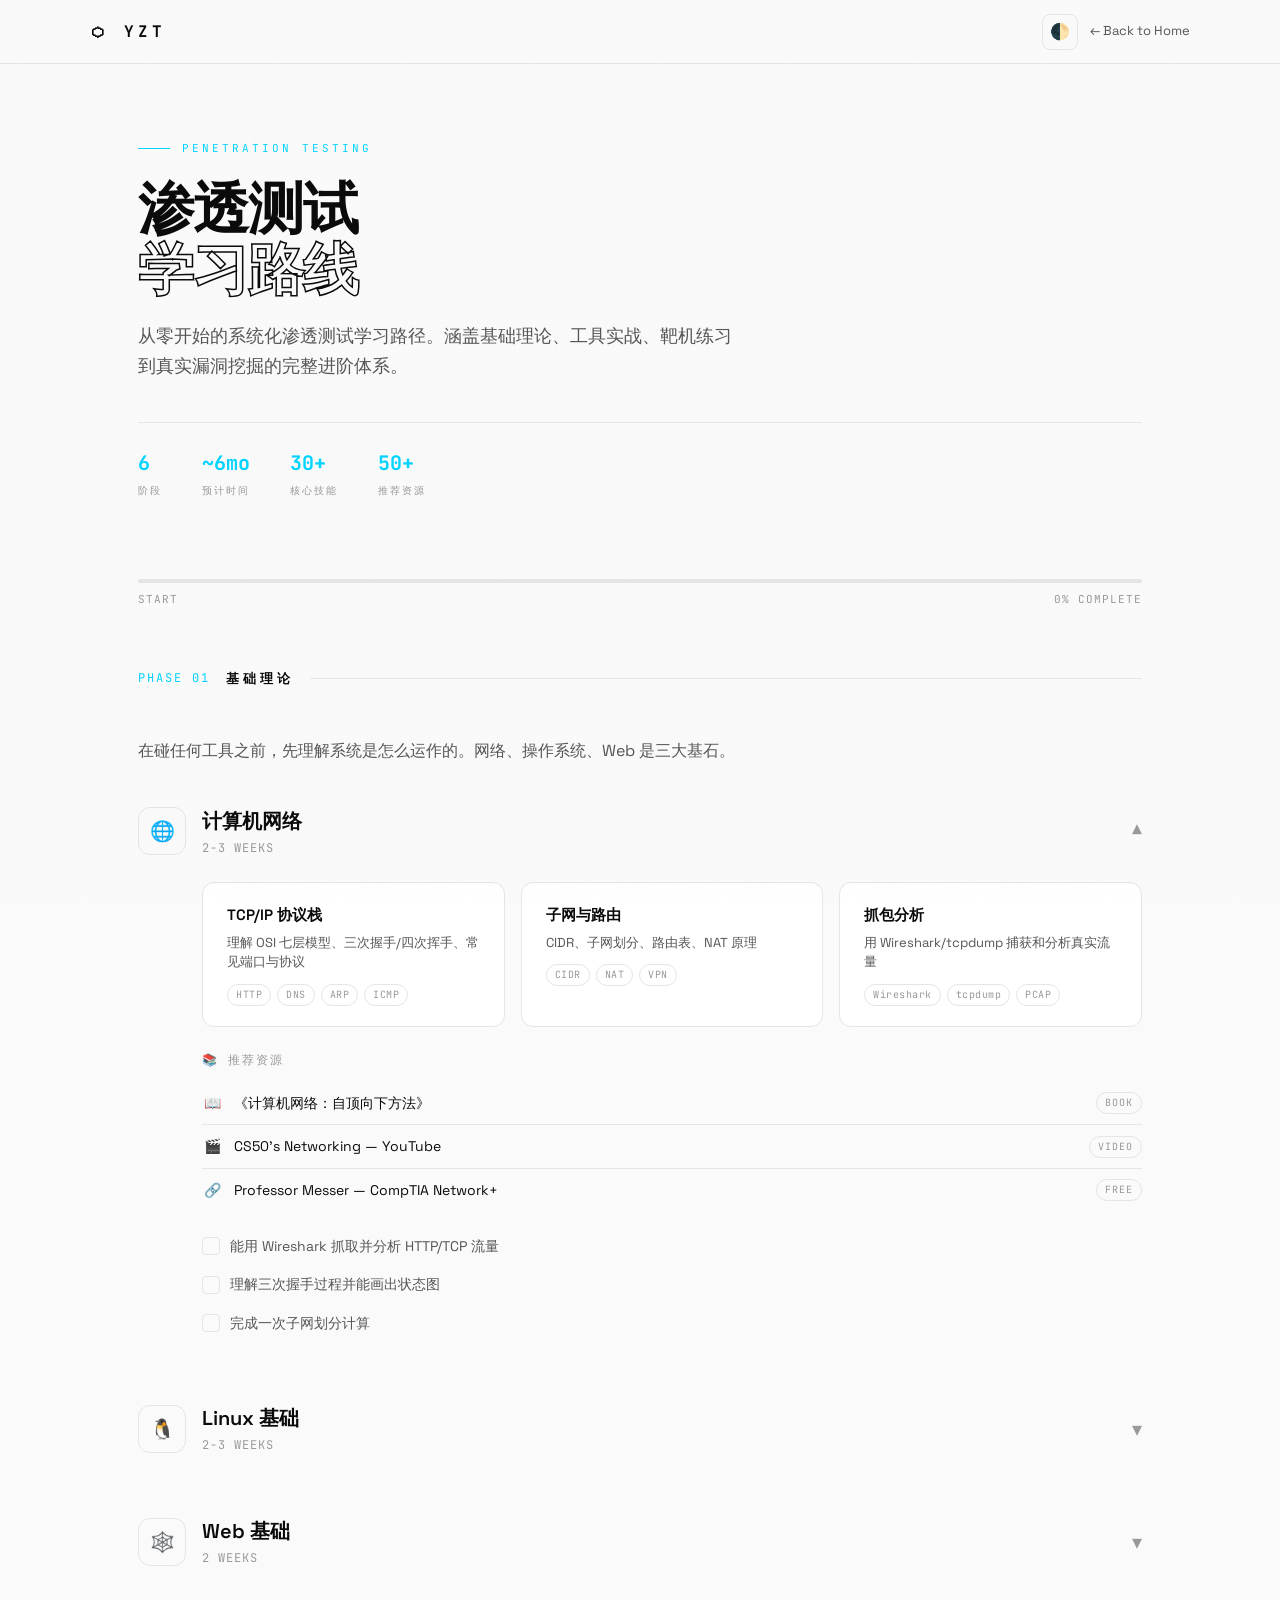
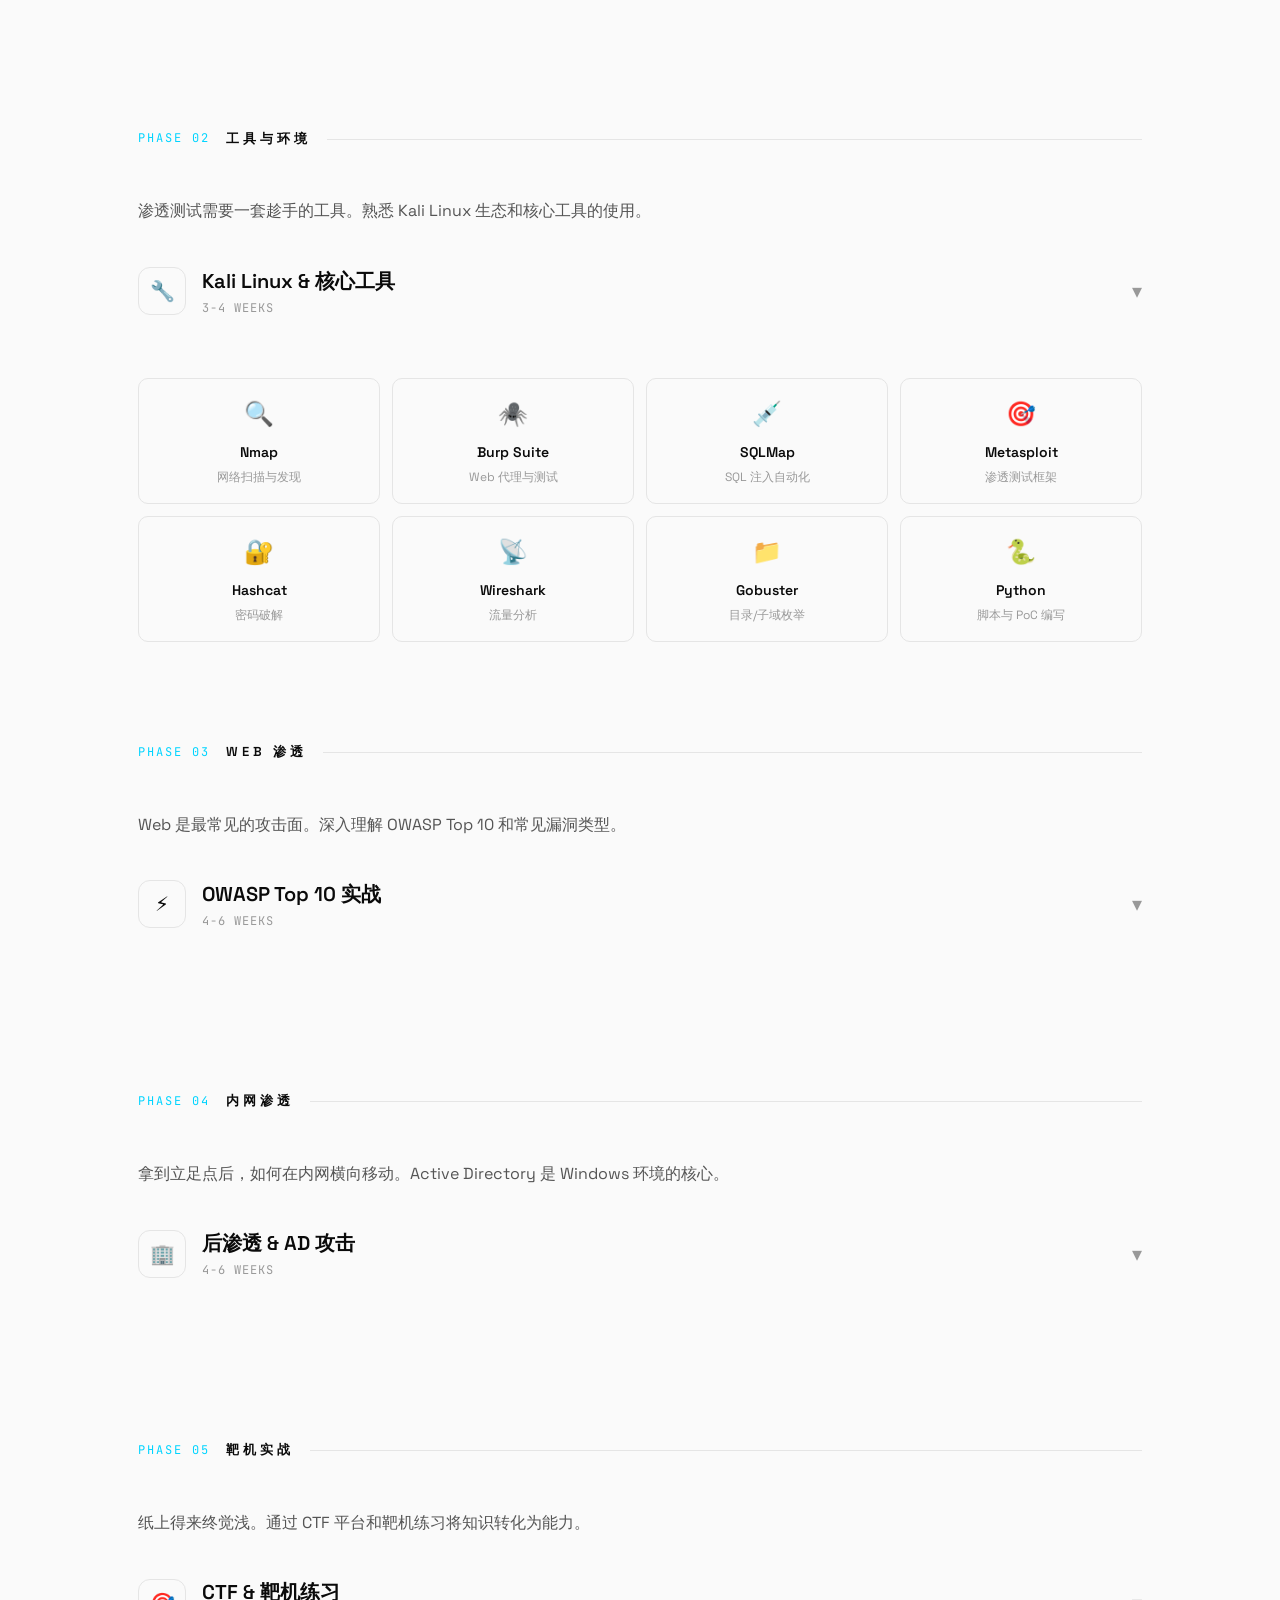
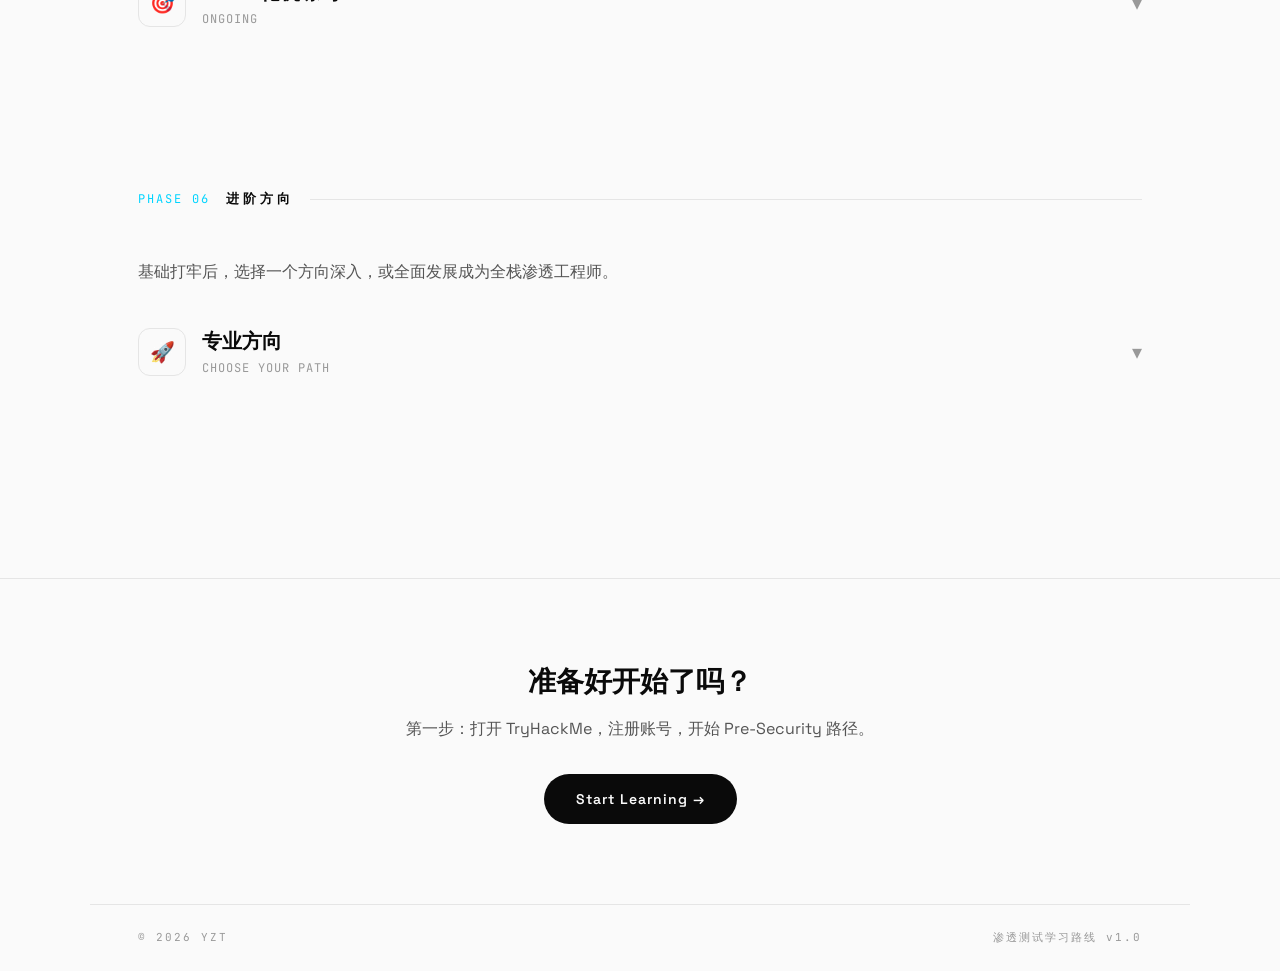
==== commit b42b541b: "v3: dark mode, cursor trail, konami code, 404, polish Major upgrades: - Dark/light theme toggle with" ====
--- a/pentest-roadmap.html
+++ b/pentest-roadmap.html
@@ -1,5 +1,5 @@
 <!DOCTYPE html>
-<html lang="zh-CN">
+<html lang="zh-CN" data-theme="light">
 <head>
   <meta charset="UTF-8">
   <meta name="viewport" content="width=device-width, initial-scale=1.0">
@@ -7,11 +7,22 @@
   <link rel="icon" href="data:image/svg+xml,<svg xmlns='http://www.w3.org/2000/svg' viewBox='0 0 100 100'><text y='.9em' font-size='90'>⬡</text></svg>">
   <link href="https://fonts.googleapis.com/css2?family=Space+Grotesk:wght@300;400;500;600;700&family=JetBrains+Mono:ital,wght@0,300;0,400;0,500;1,300&display=swap" rel="stylesheet">
   <style>
-    :root {
+    :root, [data-theme="light"] {
       --bg: #fafafa; --bg-alt: #f2f2f2; --bg-dark: #0a0a14;
       --text: #0a0a0a; --text-2: #555; --text-3: #999;
       --accent: #00d4ff; --accent2: #7b61ff; --accent3: #ff6b6b;
       --green: #00ff88; --border: #e5e5e5; --card: #fff;
+      --nav-bg: rgba(250,250,250,0.8);
+      --mono: 'JetBrains Mono', monospace;
+      --sans: 'Space Grotesk', system-ui, sans-serif;
+      --ease: cubic-bezier(0.16, 1, 0.3, 1);
+    }
+    [data-theme="dark"] {
+      --bg: #0a0a0f; --bg-alt: #14141f; --bg-dark: #0a0a14;
+      --text: #e8e8e8; --text-2: #999; --text-3: #666;
+      --accent: #00d4ff; --accent2: #7b61ff; --accent3: #ff6b6b;
+      --green: #00ff88; --border: #222238; --card: #16162a;
+      --nav-bg: rgba(10,10,15,0.8);
       --mono: 'JetBrains Mono', monospace;
       --sans: 'Space Grotesk', system-ui, sans-serif;
       --ease: cubic-bezier(0.16, 1, 0.3, 1);
@@ -36,7 +47,7 @@
     .nav {
       position: fixed; top: 0; left: 0; right: 0; z-index: 10000;
       padding: 0 48px; height: 64px; display: flex; align-items: center;
-      backdrop-filter: blur(20px); background: rgba(250,250,250,0.8);
+      backdrop-filter: blur(20px); background: var(--nav-bg);
       border-bottom: 1px solid var(--border);
     }
     .nav-inner { max-width: 1100px; margin: 0 auto; width: 100%; display: flex; align-items: center; justify-content: space-between; }
@@ -160,7 +171,10 @@
   <nav class="nav">
     <div class="nav-inner">
       <a href="index.html" class="nav-logo">⬡ YZT</a>
-      <a href="index.html" class="nav-back">← Back to Home</a>
+      <div style="display:flex;align-items:center;gap:12px;">
+        <button onclick="toggleTheme()" style="background:none;border:1px solid var(--border);border-radius:8px;width:36px;height:36px;display:flex;align-items:center;justify-content:center;cursor:pointer;color:var(--text-2);font-size:16px;transition:all 0.3s;" onmouseover="this.style.borderColor='var(--accent)'" onmouseout="this.style.borderColor='var(--border)'">🌓</button>
+        <a href="index.html" class="nav-back">← Back to Home</a>
+      </div>
     </div>
   </nav>
 
@@ -649,6 +663,18 @@
   </div>
 
   <script>
+    // Theme toggle
+    function toggleTheme() {
+      const html = document.documentElement;
+      const current = html.getAttribute('data-theme');
+      const next = current === 'light' ? 'dark' : 'light';
+      html.setAttribute('data-theme', next);
+      localStorage.setItem('theme', next);
+    }
+    // Load theme
+    const savedTheme = localStorage.getItem('theme') || 'light';
+    document.documentElement.setAttribute('data-theme', savedTheme);
+
     // Phase toggle
     function togglePhase(header) {
       header.closest('.phase').classList.toggle('open');
